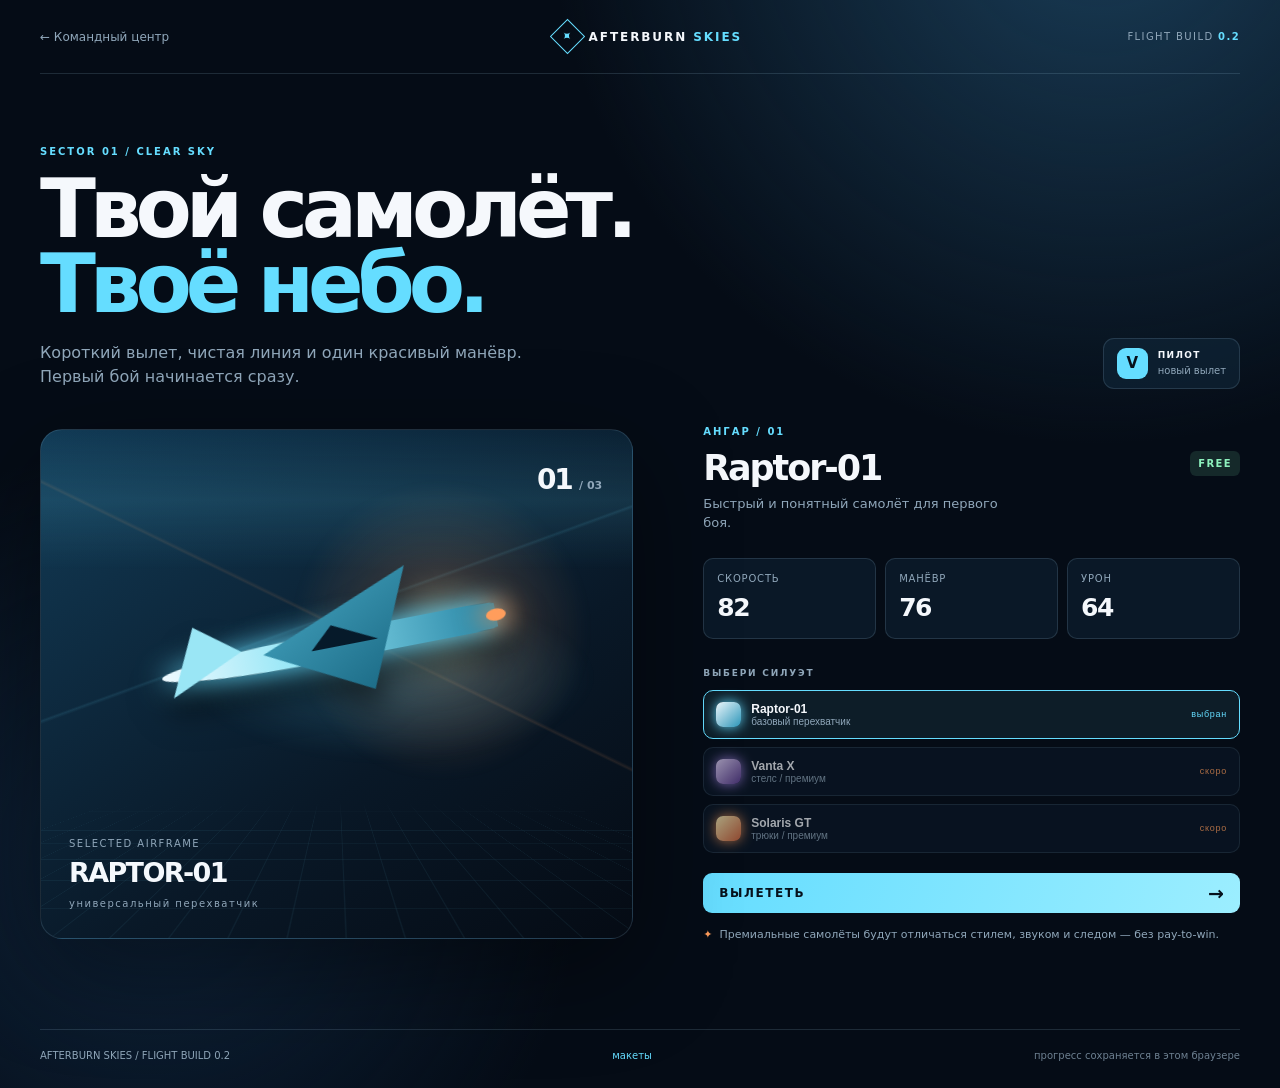
==== game/index.html @ ce4cde16 "Build first playable Afterburn flight prototype" ====
<!doctype html>
<html lang="ru">
<head>
  <meta charset="utf-8">
  <meta name="viewport" content="width=device-width, initial-scale=1, viewport-fit=cover">
  <meta name="theme-color" content="#07111f">
  <title>Afterburn Skies — первый вылет</title>
  <link rel="stylesheet" href="game.css">
</head>
<body>
  <div class="game-shell">
    <header class="game-topbar">
      <a class="back-link" href="../">← Командный центр</a>
      <div class="game-brand"><span class="brand-spark">✦</span><span>AFTERBURN <b>SKIES</b></span></div>
      <span class="build-label">FLIGHT BUILD <b>0.2</b></span>
    </header>

    <main>
      <section id="hangar-screen" class="game-screen active" aria-labelledby="hangar-title">
        <div class="screen-intro">
          <div>
            <p class="eyebrow">SECTOR 01 / CLEAR SKY</p>
            <h1 id="hangar-title">Твой самолёт.<br><em>Твоё небо.</em></h1>
            <p class="screen-lead">Короткий вылет, чистая линия и один красивый манёвр. Первый бой начинается сразу.</p>
          </div>
          <div class="pilot-chip"><span class="pilot-avatar">V</span><span><b>ПИЛОТ</b><small>новый вылет</small></span></div>
        </div>

        <div class="hangar-layout">
          <div class="hangar-stage" id="hangar-stage">
            <div class="stage-grid"></div><div class="stage-sun"></div><div class="stage-glow"></div>
            <div class="showcase-plane" id="showcase-plane"><i class="wing"></i><i class="tail"></i><i class="cockpit"></i><i class="engine"></i></div>
            <div class="stage-scan"></div>
            <div class="stage-caption"><span>SELECTED AIRFRAME</span><strong id="selected-plane-name">RAPTOR-01</strong><small id="selected-plane-role">универсальный перехватчик</small></div>
            <div class="stage-index">01 <span>/ 03</span></div>
          </div>

          <aside class="hangar-info">
            <div class="section-kicker">АНГАР / 01</div>
            <div class="plane-heading"><div><h2 id="plane-title">Raptor-01</h2><p id="plane-description">Быстрый и понятный самолёт для первого боя.</p></div><span class="free-tag">FREE</span></div>
            <div class="stat-grid"><div><span>скорость</span><b id="stat-speed">82</b></div><div><span>манёвр</span><b id="stat-maneuver">76</b></div><div><span>урон</span><b id="stat-damage">64</b></div></div>
            <div class="select-label">ВЫБЕРИ СИЛУЭТ</div>
            <div class="plane-picker" id="plane-picker">
              <button class="plane-choice active" type="button" data-plane="raptor"><span class="choice-swatch raptor"></span><span><b>Raptor-01</b><small>базовый перехватчик</small></span><em>выбран</em></button>
              <button class="plane-choice locked" type="button" data-plane="vanta"><span class="choice-swatch vanta"></span><span><b>Vanta X</b><small>стелс / премиум</small></span><em>скоро</em></button>
              <button class="plane-choice locked" type="button" data-plane="solaris"><span class="choice-swatch solaris"></span><span><b>Solaris GT</b><small>трюки / премиум</small></span><em>скоро</em></button>
            </div>
            <button id="fly-button" class="primary-button" type="button">ВЫЛЕТЕТЬ <span>→</span></button>
            <p class="fair-note"><i>✦</i> Премиальные самолёты будут отличаться стилем, звуком и следом — без pay-to-win.</p>
          </aside>
        </div>
      </section>

      <section id="briefing-screen" class="game-screen" aria-labelledby="briefing-title" hidden>
        <div class="briefing-wrap">
          <p class="eyebrow">MISSION BRIEF / 01</p>
          <h1 id="briefing-title">Чистое<br><em>небо ждёт.</em></h1>
          <p class="screen-lead">Перехвати пять целей, пройди два кольца и вернись на базу. Управление — одним пальцем.</p>
          <div class="briefing-card"><span class="mission-icon">◎</span><div><b>ПЕРЕХВАТ «ЛИНИЯ СВЕТА»</b><p>Удерживай <strong>ОГОНЬ</strong>, чтобы вести пулемёт. Нажми <strong>РАКЕТА</strong>, когда цель близко. Свайпни вверх или нажми <strong>ТРЮК</strong>.</p></div><span class="briefing-time">02–04<br><small>МИН</small></span></div>
          <div class="briefing-steps"><span><b>01</b> веди самолёт</span><span><b>02</b> сбивай цели</span><span><b>03</b> собери серию</span></div>
          <div class="briefing-actions"><button id="start-mission" class="primary-button" type="button">НАЧАТЬ ВЫЛЕТ <span>→</span></button><button id="back-hangar" class="text-button" type="button">← вернуться в ангар</button></div>
        </div>
      </section>

      <section id="flight-screen" class="game-screen flight-screen" hidden aria-label="Игровой вылет">
        <div class="flight-frame">
          <canvas id="flight-canvas" aria-label="Игровое поле: ведите самолёт пальцем"></canvas>
          <div class="flight-top-hud"><div class="hud-block"><span>MISSION 01</span><b>ЛИНИЯ СВЕТА</b></div><div class="hud-score"><small>ОЧКИ</small><strong id="score-value">000000</strong></div><button id="pause-button" class="pause-button" type="button" aria-label="Пауза">Ⅱ</button></div>
          <div class="mission-hud"><div class="target-counter"><span>ЦЕЛИ</span><b id="target-value">00 / 05</b></div><div class="energy-meter"><div class="meter-label"><span>ЭНЕРГИЯ</span><b id="energy-value">100</b></div><div class="meter"><i id="energy-bar"></i></div></div><div class="combo-meter"><div class="meter-label"><span>СЕРИЯ</span><b id="combo-value">x1</b></div><div class="meter"><i id="combo-bar"></i></div></div></div>
          <div id="flight-message" class="flight-message" aria-live="polite"><span>ВЕДИ САМОЛЁТ</span><small>двигай пальцем по небу</small></div>
          <div class="flight-controls"><button id="trick-button" class="control-button trick" type="button"><span>↻</span><small>ТРЮК</small></button><button id="fire-button" class="control-button fire" type="button"><span>●</span><small>ОГОНЬ</small></button><button id="missile-button" class="control-button missile" type="button"><span>◈</span><small>РАКЕТА <b id="missile-count">3</b></small></button></div>
          <div class="flight-hint">Держи <b>ОГОНЬ</b> · цель захватится сама</div>
          <div id="pause-overlay" class="pause-overlay" hidden><div class="pause-card"><p class="eyebrow">PAUSED</p><h2>Небо подождёт.</h2><button id="resume-button" class="primary-button" type="button">ПРОДОЛЖИТЬ <span>→</span></button><button id="quit-button" class="text-button" type="button">Выйти в ангар</button></div></div>
        </div>
      </section>

      <section id="result-screen" class="game-screen" hidden aria-labelledby="result-title">
        <div class="result-wrap"><p class="eyebrow">MISSION COMPLETE / 01</p><div class="result-top"><div><h1 id="result-title">Чистое<br><em>небо.</em></h1><p id="result-copy" class="screen-lead">Линия света пройдена. Хороший первый вылет.</p></div><div class="result-medal" id="result-medal">✦<small>A</small></div></div><div class="result-score"><span>ИТОГОВЫЙ СЧЁТ</span><strong id="result-score">000000</strong><small>ОЧКОВ</small></div><div class="result-stats"><div><span>сбито целей</span><b id="result-targets">05</b></div><div><span>трюки</span><b id="result-tricks">02</b></div><div><span>кольца</span><b id="result-rings">02</b></div><div><span>энергия</span><b id="result-energy">100%</b></div></div><div class="result-actions"><button id="retry-button" class="primary-button" type="button">ПОВТОРИТЬ ВЫЛЕТ <span>↻</span></button><button id="result-hangar" class="text-button" type="button">← в ангар</button></div></div>
      </section>
    </main>
    <footer class="game-footer"><span>AFTERBURN SKIES / FLIGHT BUILD 0.2</span><a href="../mockups/">макеты</a><span id="save-status">прогресс сохраняется в этом браузере</span></footer>
  </div>
  <div id="toast" class="toast" role="status" aria-live="polite"></div>
  <script src="game.js"></script>
</body>
</html>
---- game/game.css ----
:root{--bg:#050c16;--panel:#0d1b2c;--panel-2:#12283d;--text:#f5f8fc;--muted:#90a7ba;--line:rgba(164,205,229,.16);--cyan:#65ddff;--orange:#ff9d5c;--green:#8df0bd;--danger:#ff7f73;--purple:#b993ff;--shadow:0 30px 100px rgba(0,0,0,.42)}
*{box-sizing:border-box}html{background:var(--bg);scroll-behavior:smooth}body{margin:0;min-width:320px;background:radial-gradient(circle at 86% -10%,#1a3e59 0,transparent 34%),radial-gradient(circle at 12% 80%,#0e233a 0,transparent 30%),var(--bg);color:var(--text);font:15px/1.5 Inter,ui-sans-serif,system-ui,-apple-system,"Segoe UI",sans-serif}.game-shell{max-width:1260px;margin:auto;padding:0 30px}.game-topbar{height:74px;display:flex;align-items:center;gap:28px;border-bottom:1px solid var(--line);position:relative;z-index:4}.back-link{color:var(--muted);text-decoration:none;font-size:12px;transition:color .2s}.back-link:hover{color:var(--cyan)}.game-brand{display:flex;align-items:center;gap:9px;margin:auto;font-size:12px;letter-spacing:.16em;font-weight:800}.game-brand b{color:var(--cyan)}.brand-spark{display:grid;place-items:center;width:25px;height:25px;border:1px solid var(--cyan);color:var(--cyan);font-size:13px;transform:rotate(45deg)}.build-label{font-size:10px;letter-spacing:.14em;color:var(--muted);white-space:nowrap}.build-label b{color:var(--cyan);font-weight:700}.game-screen{padding:70px 0 86px;min-height:calc(100vh - 132px)}.game-screen[hidden]{display:none}.eyebrow,.section-kicker,.select-label{color:var(--cyan);font-size:10px;font-weight:800;letter-spacing:.2em;margin:0 0 12px}.screen-intro{display:flex;justify-content:space-between;align-items:end;gap:30px;margin-bottom:35px}.screen-intro h1,.briefing-wrap h1,.result-wrap h1{font-size:clamp(45px,7vw,82px);line-height:.92;letter-spacing:-.075em;margin:0 0 19px}.screen-intro h1 em,.briefing-wrap h1 em,.result-wrap h1 em{font-style:normal;color:var(--cyan)}.screen-lead{max-width:550px;color:var(--muted);font-size:16px;margin:0}.pilot-chip{display:flex;align-items:center;gap:10px;padding:9px 13px;border:1px solid var(--line);border-radius:11px;background:rgba(18,40,61,.55);white-space:nowrap}.pilot-avatar{display:grid;place-items:center;width:31px;height:31px;border-radius:9px;background:var(--cyan);color:#06101b;font-weight:900}.pilot-chip b,.pilot-chip small{display:block}.pilot-chip b{font-size:9px;letter-spacing:.15em}.pilot-chip small{color:var(--muted);font-size:10px;margin-top:1px}.hangar-layout{display:grid;grid-template-columns:minmax(0,1.05fr) minmax(370px,.95fr);gap:70px;align-items:center}.hangar-stage{height:510px;position:relative;overflow:hidden;border:1px solid var(--line);border-radius:22px;background:linear-gradient(145deg,#123b56 0,#091827 62%,#050b14 100%);box-shadow:var(--shadow)}.hangar-stage:before{content:"";position:absolute;inset:0;background:linear-gradient(160deg,transparent 40%,rgba(101,221,255,.1) 40.3%,transparent 40.7%),linear-gradient(26deg,transparent 57%,rgba(255,157,92,.11) 57.3%,transparent 57.7%)}.stage-grid{position:absolute;inset:40% -20% -35%;opacity:.38;background-image:linear-gradient(rgba(101,221,255,.16) 1px,transparent 1px),linear-gradient(90deg,rgba(101,221,255,.16) 1px,transparent 1px);background-size:42px 42px;transform:perspective(250px) rotateX(58deg);mask-image:linear-gradient(to bottom,transparent,#000 20%,#000)}.stage-sun{position:absolute;width:300px;height:300px;right:7%;top:10%;border-radius:50%;background:radial-gradient(circle,rgba(255,198,127,.42) 0,rgba(255,157,92,.16) 30%,transparent 70%);filter:blur(5px)}.stage-glow{position:absolute;width:440px;height:180px;left:22%;top:31%;border-radius:50%;background:radial-gradient(ellipse,rgba(101,221,255,.22),transparent 65%);filter:blur(6px)}.stage-scan{position:absolute;inset:0;pointer-events:none;background:linear-gradient(transparent,rgba(101,221,255,.12),transparent);height:140px;animation:scan 7s linear infinite}@keyframes scan{0%{transform:translateY(-160px)}100%{transform:translateY(580px)}}.showcase-plane{position:absolute;left:20%;top:40%;width:340px;height:28px;border-radius:100% 16% 16% 100%;background:linear-gradient(90deg,#effaff 0,#94e6f6 40%,#2583a3 100%);transform:rotate(-11deg);filter:drop-shadow(0 20px 14px rgba(0,0,0,.5));box-shadow:0 0 28px rgba(101,221,255,.62)}.showcase-plane .wing{position:absolute;left:104px;top:-52px;width:155px;height:116px;clip-path:polygon(0 53%,100% 0,67% 100%);background:linear-gradient(150deg,#46a6c2,#17647f)}.showcase-plane .tail{position:absolute;left:8px;top:-31px;width:75px;height:66px;clip-path:polygon(0 100%,100% 50%,42% 0);background:#9ae6f5}.showcase-plane .cockpit{position:absolute;left:152px;top:-7px;width:68px;height:22px;clip-path:polygon(0 100%,35% 0,100% 100%);background:#061a2a;box-shadow:0 0 12px rgba(101,221,255,.8)}.showcase-plane .engine{position:absolute;right:-10px;top:8px;width:20px;height:12px;border-radius:50%;background:var(--orange);box-shadow:0 0 24px 8px rgba(255,157,92,.55)}.stage-caption{position:absolute;left:28px;bottom:27px}.stage-caption span,.stage-caption small{display:block;color:var(--muted);font-size:10px;letter-spacing:.15em}.stage-caption strong{display:block;font-size:27px;letter-spacing:-.06em;margin:2px 0}.stage-index{position:absolute;right:30px;top:29px;font-size:28px;font-weight:800;letter-spacing:-.08em}.stage-index span{font-size:11px;color:var(--muted);letter-spacing:0}.hangar-info{min-width:0}.plane-heading{display:flex;justify-content:space-between;gap:15px;align-items:start;margin-bottom:25px}.plane-heading h2{font-size:35px;letter-spacing:-.06em;line-height:1;margin:0 0 8px}.plane-heading p{color:var(--muted);font-size:13px;margin:0;max-width:300px}.free-tag{padding:5px 8px;border-radius:6px;background:rgba(141,240,189,.12);color:var(--green);font-size:10px;font-weight:800;letter-spacing:.14em}.stat-grid{display:grid;grid-template-columns:repeat(3,1fr);gap:9px;margin-bottom:28px}.stat-grid div{padding:12px 13px;border:1px solid var(--line);border-radius:10px;background:rgba(18,40,61,.45)}.stat-grid span{display:block;color:var(--muted);font-size:10px;text-transform:uppercase;letter-spacing:.08em}.stat-grid b{display:block;font-size:25px;letter-spacing:-.06em;margin-top:3px}.select-label{color:var(--muted);font-size:9px;margin-bottom:9px}.plane-picker{display:grid;gap:8px;margin-bottom:20px}.plane-choice{display:grid;grid-template-columns:25px 1fr auto;align-items:center;gap:10px;width:100%;padding:11px 12px;border:1px solid var(--line);border-radius:10px;background:rgba(13,27,44,.72);color:var(--text);text-align:left;cursor:pointer;transition:border-color .2s,transform .2s,background .2s}.plane-choice:hover:not(.locked),.plane-choice.active{border-color:var(--cyan);background:rgba(101,221,255,.08)}.plane-choice:hover:not(.locked){transform:translateX(3px)}.plane-choice b,.plane-choice small{display:block}.plane-choice b{font-size:12px}.plane-choice small{color:var(--muted);font-size:10px}.plane-choice em{font-style:normal;color:var(--cyan);font-size:9px;letter-spacing:.08em}.plane-choice.locked{opacity:.66;cursor:pointer}.plane-choice.locked em{color:var(--orange)}.choice-swatch{width:25px;height:25px;border-radius:7px;display:block;box-shadow:0 0 13px currentColor}.choice-swatch.raptor{background:linear-gradient(135deg,#effaff,#2c96b9);color:var(--cyan)}.choice-swatch.vanta{background:linear-gradient(135deg,#e8d8ff,#5f3e94);color:var(--purple)}.choice-swatch.solaris{background:linear-gradient(135deg,#fff0b4,#d7683e);color:var(--orange)}.primary-button{display:flex;align-items:center;justify-content:space-between;gap:20px;width:100%;padding:14px 16px;border:0;border-radius:9px;background:var(--cyan);color:#06111c;font:800 12px/1 Inter,system-ui,sans-serif;letter-spacing:.13em;cursor:pointer;transition:transform .2s,box-shadow .2s;background:linear-gradient(110deg,var(--cyan),#9ceeff)}.primary-button span{font-size:19px;line-height:10px;letter-spacing:0}.primary-button:hover{transform:translateY(-2px);box-shadow:0 12px 25px -12px var(--cyan)}.fair-note{display:flex;gap:7px;align-items:start;color:var(--muted);font-size:11px;margin:14px 0 0}.fair-note i{font-style:normal;color:var(--orange)}.briefing-wrap,.result-wrap{max-width:770px;margin:0 auto;padding-top:35px}.briefing-card{display:grid;grid-template-columns:auto 1fr auto;gap:16px;align-items:start;margin-top:35px;padding:20px;border:1px solid var(--line);border-radius:15px;background:linear-gradient(135deg,rgba(18,51,76,.85),rgba(13,27,44,.68));box-shadow:var(--shadow)}.mission-icon{display:grid;place-items:center;width:45px;height:45px;border:1px solid var(--cyan);border-radius:12px;color:var(--cyan);font-size:25px}.briefing-card b{font-size:12px;letter-spacing:.1em}.briefing-card p{color:var(--muted);font-size:13px;margin:7px 0 0}.briefing-card strong{color:var(--text)}.briefing-time{font-size:22px;font-weight:800;line-height:.9;color:var(--orange);text-align:right}.briefing-time small{font-size:8px;letter-spacing:.14em;color:var(--muted)}.briefing-steps{display:flex;gap:14px;flex-wrap:wrap;margin:23px 0 34px}.briefing-steps span{color:var(--muted);font-size:12px}.briefing-steps b{color:var(--cyan);margin-right:5px}.briefing-actions{display:grid;gap:12px;max-width:320px}.text-button{border:0;background:transparent;color:var(--muted);font:12px Inter,system-ui,sans-serif;cursor:pointer;text-align:left;padding:5px 0}.text-button:hover{color:var(--text)}.flight-screen{padding:0;margin:0 -30px;min-height:calc(100vh - 132px)}.flight-frame{height:calc(100vh - 132px);min-height:620px;position:relative;overflow:hidden;background:#122f42}.flight-frame canvas{display:block;width:100%;height:100%;touch-action:none}.flight-top-hud{position:absolute;top:24px;left:28px;right:28px;display:grid;grid-template-columns:1fr auto 1fr;align-items:start;pointer-events:none}.hud-block span,.hud-score small{display:block;color:rgba(255,255,255,.68);font-size:9px;letter-spacing:.17em}.hud-block b{display:block;font-size:13px;margin-top:3px}.hud-score{text-align:center}.hud-score strong{display:block;font-size:27px;letter-spacing:-.07em;text-shadow:0 3px 15px rgba(0,0,0,.35)}.pause-button{justify-self:end;pointer-events:auto;width:37px;height:37px;border:1px solid rgba(255,255,255,.5);border-radius:50%;background:rgba(4,12,22,.25);color:#fff;font-size:12px;cursor:pointer}.mission-hud{position:absolute;left:28px;right:28px;top:90px;display:flex;gap:22px;align-items:end;max-width:470px}.target-counter span,.meter-label span{display:block;color:rgba(255,255,255,.68);font-size:8px;letter-spacing:.16em}.target-counter b{display:block;font-size:21px;line-height:1.1}.energy-meter,.combo-meter{width:130px}.meter-label{display:flex;justify-content:space-between;gap:6px}.meter-label b{font-size:10px}.meter{height:5px;border-radius:8px;background:rgba(255,255,255,.24);margin-top:6px;overflow:hidden}.meter i{display:block;height:100%;width:100%;border-radius:inherit;background:var(--green);transition:width .25s}.combo-meter .meter i{background:var(--orange);width:0}.flight-message{position:absolute;left:50%;top:40%;transform:translate(-50%,-50%);text-align:center;text-shadow:0 4px 20px rgba(0,0,0,.35);pointer-events:none;transition:opacity .3s}.flight-message.hidden{opacity:0}.flight-message span{display:block;font-size:17px;font-weight:800;letter-spacing:.18em}.flight-message small{display:block;color:rgba(255,255,255,.78);font-size:11px;margin-top:7px}.flight-controls{position:absolute;left:28px;right:28px;bottom:38px;display:flex;justify-content:space-between;align-items:end;pointer-events:none}.control-button{pointer-events:auto;width:68px;height:68px;border:1px solid rgba(255,255,255,.65);border-radius:50%;background:rgba(5,15,26,.33);color:#fff;cursor:pointer;touch-action:none;box-shadow:0 12px 35px rgba(0,0,0,.22);transition:transform .15s,background .15s}.control-button:active,.control-button.active{transform:scale(.94);background:rgba(101,221,255,.24)}.control-button span{display:block;font-size:23px;line-height:23px}.control-button small{display:block;font-size:8px;letter-spacing:.12em;margin-top:3px}.control-button.fire{width:88px;height:88px;background:rgba(255,123,101,.82);border:0;color:#1a0b09;box-shadow:0 0 35px rgba(255,123,101,.28)}.control-button.fire span{font-size:27px}.control-button.missile span{color:var(--cyan)}.control-button.missile small b{color:var(--orange);margin-left:3px}.flight-hint{position:absolute;left:50%;bottom:17px;transform:translateX(-50%);color:rgba(255,255,255,.62);font-size:10px;pointer-events:none}.flight-hint b{color:#fff}.pause-overlay{position:absolute;inset:0;display:grid;place-items:center;background:rgba(2,8,16,.68);backdrop-filter:blur(8px)}.pause-overlay[hidden]{display:none}.pause-card{width:min(360px,calc(100% - 40px));padding:28px;border:1px solid var(--line);border-radius:17px;background:rgba(10,26,43,.94);box-shadow:var(--shadow)}.pause-card h2{font-size:31px;letter-spacing:-.07em;margin:0 0 24px}.result-top{display:flex;justify-content:space-between;gap:30px;align-items:start}.result-medal{display:grid;place-items:center;width:108px;height:108px;border:1px solid var(--orange);border-radius:50%;color:var(--orange);font-size:49px;box-shadow:0 0 45px rgba(255,157,92,.2);flex:0 0 auto}.result-medal small{display:block;font-size:12px;letter-spacing:.2em}.result-score{margin:42px 0 28px;padding:19px 0;border-top:1px solid var(--line);border-bottom:1px solid var(--line)}.result-score span,.result-score small{display:block;color:var(--muted);font-size:10px;letter-spacing:.16em}.result-score strong{display:block;font-size:62px;line-height:1;letter-spacing:-.08em;margin:4px 0}.result-stats{display:grid;grid-template-columns:repeat(4,1fr);gap:10px}.result-stats div{padding:13px;border:1px solid var(--line);border-radius:10px;background:rgba(18,40,61,.38)}.result-stats span{display:block;color:var(--muted);font-size:10px}.result-stats b{display:block;font-size:24px;letter-spacing:-.06em;margin-top:4px}.result-actions{max-width:320px;display:grid;gap:11px;margin-top:34px}.toast{position:fixed;z-index:20;left:50%;bottom:25px;transform:translate(-50%,20px);opacity:0;pointer-events:none;padding:10px 14px;border:1px solid rgba(101,221,255,.45);border-radius:9px;background:rgba(6,17,30,.95);color:var(--text);font-size:12px;box-shadow:var(--shadow);transition:opacity .25s,transform .25s}.toast.show{opacity:1;transform:translate(-50%,0)}.game-footer{display:flex;justify-content:space-between;gap:18px;border-top:1px solid var(--line);padding:18px 0 25px;color:var(--muted);font-size:10px}.game-footer a{color:var(--cyan);text-decoration:none}.game-footer span:last-child{color:rgba(144,167,186,.75)}
@media(max-width:900px){.game-shell{padding:0 20px}.hangar-layout{grid-template-columns:1fr;gap:38px}.hangar-stage{height:430px}.hangar-info{max-width:620px;margin:auto;width:100%}.flight-screen{margin:0 -20px}.game-topbar{gap:16px}.game-brand{margin:auto}.screen-intro{align-items:start;flex-direction:column}.pilot-chip{align-self:flex-start}}
@media(max-width:600px){.game-topbar{height:62px}.back-link{font-size:0}.back-link:before{content:'←';font-size:18px;color:var(--muted)}.game-brand{font-size:10px}.build-label{font-size:8px}.game-screen{padding:46px 0 60px}.screen-intro h1,.briefing-wrap h1,.result-wrap h1{font-size:51px}.screen-lead{font-size:14px}.hangar-stage{height:360px;border-radius:16px}.showcase-plane{left:13%;top:39%;transform:scale(.77) rotate(-11deg)}.stage-caption{left:18px;bottom:20px}.stage-index{right:19px;top:20px;font-size:22px}.plane-heading h2{font-size:30px}.briefing-card{grid-template-columns:auto 1fr}.briefing-time{grid-column:2;text-align:left}.flight-frame{height:calc(100vh - 62px);min-height:620px}.flight-top-hud{top:17px;left:17px;right:17px}.mission-hud{left:17px;right:17px;top:78px;gap:14px}.energy-meter,.combo-meter{width:102px}.flight-controls{left:17px;right:17px;bottom:36px}.control-button{width:60px;height:60px}.control-button.fire{width:78px;height:78px}.flight-hint{bottom:16px;font-size:9px}.result-top{gap:14px}.result-medal{width:78px;height:78px;font-size:34px}.result-score strong{font-size:52px}.result-stats{grid-template-columns:repeat(2,1fr)}.game-footer{display:block}.game-footer span,.game-footer a{display:block;margin-top:6px}}
@media(prefers-reduced-motion:reduce){*,*:before,*:after{animation:none!important;transition:none!important}}
html,body{overflow-x:hidden}
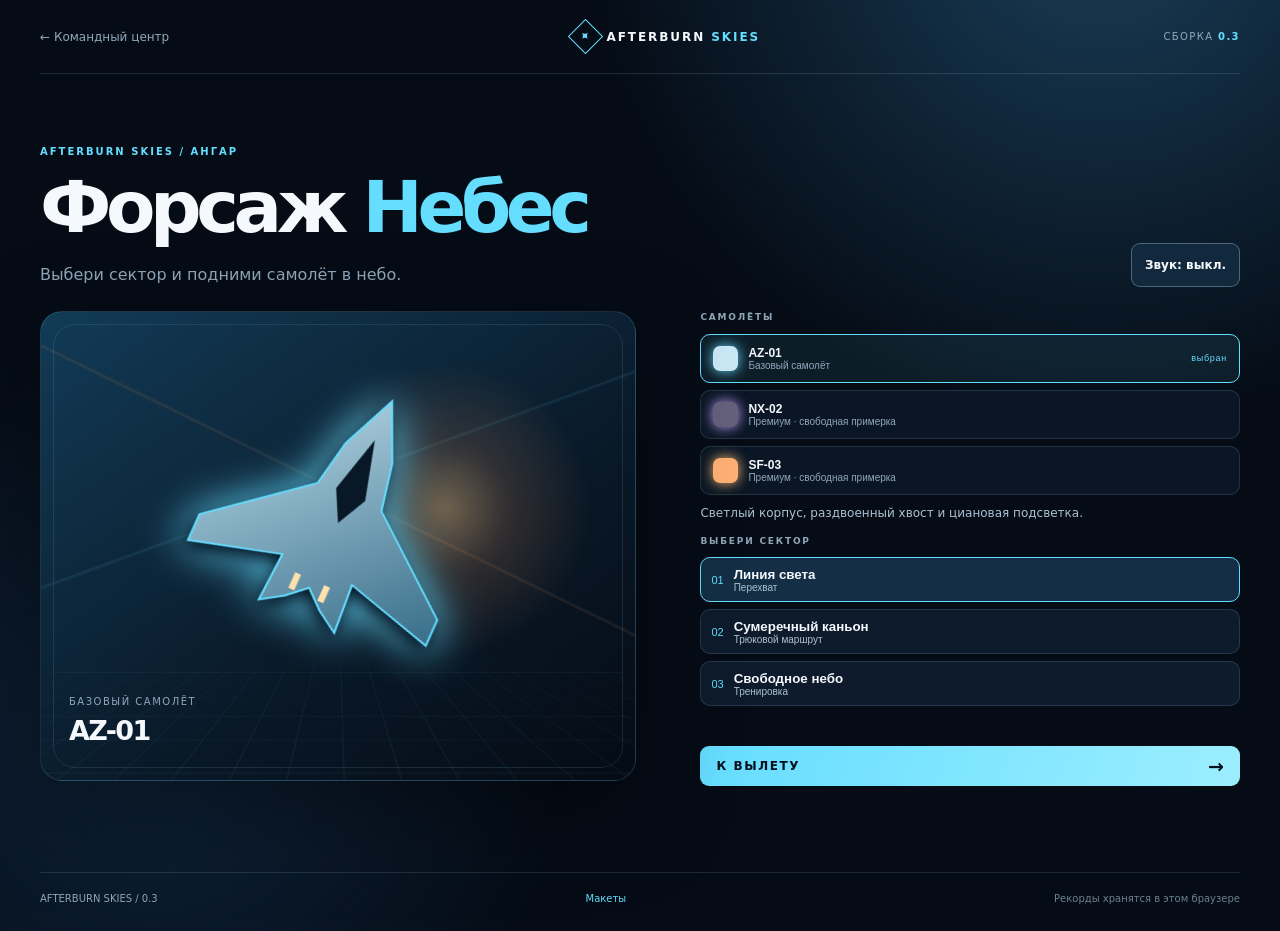
==== commit fad2cd90: "Add flight sectors, pickups and original airframes" ====
--- a/game/index.html
+++ b/game/index.html
@@ -4,83 +4,102 @@
   <meta charset="utf-8">
   <meta name="viewport" content="width=device-width, initial-scale=1, viewport-fit=cover">
   <meta name="theme-color" content="#07111f">
-  <title>Afterburn Skies — первый вылет</title>
-  <link rel="stylesheet" href="game.css">
+  <title>Afterburn Skies — Форсаж Небес</title>
+  <link rel="stylesheet" href="game.css?v=030">
+  <link rel="stylesheet" href="sectors.css?v=030">
 </head>
 <body>
   <div class="game-shell">
     <header class="game-topbar">
-      <a class="back-link" href="../">← Командный центр</a>
-      <div class="game-brand"><span class="brand-spark">✦</span><span>AFTERBURN <b>SKIES</b></span></div>
-      <span class="build-label">FLIGHT BUILD <b>0.2</b></span>
+      <a class="back-link" href="../" aria-label="Командный центр">← <span>Командный центр</span></a>
+      <div class="game-brand"><span class="brand-spark" aria-hidden="true">✦</span><span>AFTERBURN <b>SKIES</b></span></div>
+      <span class="build-label">СБОРКА <b>0.3</b></span>
     </header>
-
     <main>
       <section id="hangar-screen" class="game-screen active" aria-labelledby="hangar-title">
         <div class="screen-intro">
-          <div>
-            <p class="eyebrow">SECTOR 01 / CLEAR SKY</p>
-            <h1 id="hangar-title">Твой самолёт.<br><em>Твоё небо.</em></h1>
-            <p class="screen-lead">Короткий вылет, чистая линия и один красивый манёвр. Первый бой начинается сразу.</p>
-          </div>
-          <div class="pilot-chip"><span class="pilot-avatar">V</span><span><b>ПИЛОТ</b><small>новый вылет</small></span></div>
+          <div><p class="eyebrow">AFTERBURN SKIES / АНГАР</p>
+          <h1 id="hangar-title">Форсаж <em>Небес</em></h1>
+          <p class="screen-lead">Выбери сектор и подними самолёт в небо.</p></div>
+          <button id="sound-button" class="quiet-button" type="button" aria-pressed="false">Звук: выкл.</button>
         </div>
-
         <div class="hangar-layout">
           <div class="hangar-stage" id="hangar-stage">
-            <div class="stage-grid"></div><div class="stage-sun"></div><div class="stage-glow"></div>
-            <div class="showcase-plane" id="showcase-plane"><i class="wing"></i><i class="tail"></i><i class="cockpit"></i><i class="engine"></i></div>
-            <div class="stage-scan"></div>
-            <div class="stage-caption"><span>SELECTED AIRFRAME</span><strong id="selected-plane-name">RAPTOR-01</strong><small id="selected-plane-role">универсальный перехватчик</small></div>
-            <div class="stage-index">01 <span>/ 03</span></div>
+            <div class="stage-grid"></div><div class="stage-sun"></div>
+            <svg class="airframe-art" id="airframe-art" viewBox="-60 -56 120 112" aria-hidden="true">
+              <defs><linearGradient id="hull-light" x1="0" y1="0" x2="1" y2="1"><stop id="hull-bright"/><stop id="hull-dark" offset="100%"/></linearGradient></defs>
+              <polygon id="hull-outline" fill="url(#hull-light)" stroke-width=".65"/>
+              <path d="M0 -32 L5 -11 L0 0 L-5 -11Z" fill="#081827"/>
+              <path d="M-5 22L-5 28M5 22L5 28" stroke="#ffe1ae" stroke-width="2"/>
+            </svg>
+            <div class="stage-caption"><span id="stage-role">БАЗОВЫЙ САМОЛЁТ</span><strong id="stage-name">AZ-01</strong></div>
           </div>
-
-          <aside class="hangar-info">
-            <div class="section-kicker">АНГАР / 01</div>
-            <div class="plane-heading"><div><h2 id="plane-title">Raptor-01</h2><p id="plane-description">Быстрый и понятный самолёт для первого боя.</p></div><span class="free-tag">FREE</span></div>
-            <div class="stat-grid"><div><span>скорость</span><b id="stat-speed">82</b></div><div><span>манёвр</span><b id="stat-maneuver">76</b></div><div><span>урон</span><b id="stat-damage">64</b></div></div>
-            <div class="select-label">ВЫБЕРИ СИЛУЭТ</div>
-            <div class="plane-picker" id="plane-picker">
-              <button class="plane-choice active" type="button" data-plane="raptor"><span class="choice-swatch raptor"></span><span><b>Raptor-01</b><small>базовый перехватчик</small></span><em>выбран</em></button>
-              <button class="plane-choice locked" type="button" data-plane="vanta"><span class="choice-swatch vanta"></span><span><b>Vanta X</b><small>стелс / премиум</small></span><em>скоро</em></button>
-              <button class="plane-choice locked" type="button" data-plane="solaris"><span class="choice-swatch solaris"></span><span><b>Solaris GT</b><small>трюки / премиум</small></span><em>скоро</em></button>
-            </div>
-            <button id="fly-button" class="primary-button" type="button">ВЫЛЕТЕТЬ <span>→</span></button>
-            <p class="fair-note"><i>✦</i> Премиальные самолёты будут отличаться стилем, звуком и следом — без pay-to-win.</p>
-          </aside>
+          <div class="hangar-info">
+            <p class="select-label" id="planes-label">САМОЛЁТЫ</p>
+            <div class="plane-picker" id="plane-picker" role="group" aria-labelledby="planes-label"></div>
+            <p id="plane-description" class="selection-copy"></p>
+            <p class="select-label" id="sectors-label">ВЫБЕРИ СЕКТОР</p>
+            <div class="sector-picker" id="sector-picker" role="group" aria-labelledby="sectors-label"></div>
+            <p id="selection-hint" class="selection-copy" role="status"></p>
+            <button id="fly-button" class="primary-button" type="button">К ВЫЛЕТУ <span aria-hidden="true">→</span></button>
+          </div>
         </div>
       </section>
-
       <section id="briefing-screen" class="game-screen" aria-labelledby="briefing-title" hidden>
         <div class="briefing-wrap">
-          <p class="eyebrow">MISSION BRIEF / 01</p>
-          <h1 id="briefing-title">Чистое<br><em>небо ждёт.</em></h1>
-          <p class="screen-lead">Перехвати пять целей, пройди два кольца и вернись на базу. Управление — одним пальцем.</p>
-          <div class="briefing-card"><span class="mission-icon">◎</span><div><b>ПЕРЕХВАТ «ЛИНИЯ СВЕТА»</b><p>Удерживай <strong>ОГОНЬ</strong>, чтобы вести пулемёт. Нажми <strong>РАКЕТА</strong>, когда цель близко. Свайпни вверх или нажми <strong>ТРЮК</strong>.</p></div><span class="briefing-time">02–04<br><small>МИН</small></span></div>
-          <div class="briefing-steps"><span><b>01</b> веди самолёт</span><span><b>02</b> сбивай цели</span><span><b>03</b> собери серию</span></div>
-          <div class="briefing-actions"><button id="start-mission" class="primary-button" type="button">НАЧАТЬ ВЫЛЕТ <span>→</span></button><button id="back-hangar" class="text-button" type="button">← вернуться в ангар</button></div>
+          <p class="eyebrow" id="briefing-label"></p>
+          <h1 id="briefing-title" tabindex="-1"></h1>
+          <p id="briefing-description" class="screen-lead"></p>
+          <div class="briefing-card"><span class="mission-icon" aria-hidden="true">◎</span><div><b id="briefing-plane"></b><p id="briefing-controls"></p></div><span id="briefing-time" class="briefing-time"></span></div>
+          <div class="briefing-steps" id="briefing-bonuses">✚ Ремонт восстанавливает энергию · ✦ Заряд продлевает серию</div>
+          <div class="briefing-actions"><button id="start-mission" class="primary-button" type="button">НАЧАТЬ ВЫЛЕТ <span aria-hidden="true">→</span></button><button id="back-hangar" class="text-button" type="button">← В ангар</button></div>
         </div>
       </section>
-
       <section id="flight-screen" class="game-screen flight-screen" hidden aria-label="Игровой вылет">
         <div class="flight-frame">
-          <canvas id="flight-canvas" aria-label="Игровое поле: ведите самолёт пальцем"></canvas>
-          <div class="flight-top-hud"><div class="hud-block"><span>MISSION 01</span><b>ЛИНИЯ СВЕТА</b></div><div class="hud-score"><small>ОЧКИ</small><strong id="score-value">000000</strong></div><button id="pause-button" class="pause-button" type="button" aria-label="Пауза">Ⅱ</button></div>
-          <div class="mission-hud"><div class="target-counter"><span>ЦЕЛИ</span><b id="target-value">00 / 05</b></div><div class="energy-meter"><div class="meter-label"><span>ЭНЕРГИЯ</span><b id="energy-value">100</b></div><div class="meter"><i id="energy-bar"></i></div></div><div class="combo-meter"><div class="meter-label"><span>СЕРИЯ</span><b id="combo-value">x1</b></div><div class="meter"><i id="combo-bar"></i></div></div></div>
-          <div id="flight-message" class="flight-message" aria-live="polite"><span>ВЕДИ САМОЛЁТ</span><small>двигай пальцем по небу</small></div>
-          <div class="flight-controls"><button id="trick-button" class="control-button trick" type="button"><span>↻</span><small>ТРЮК</small></button><button id="fire-button" class="control-button fire" type="button"><span>●</span><small>ОГОНЬ</small></button><button id="missile-button" class="control-button missile" type="button"><span>◈</span><small>РАКЕТА <b id="missile-count">3</b></small></button></div>
-          <div class="flight-hint">Держи <b>ОГОНЬ</b> · цель захватится сама</div>
-          <div id="pause-overlay" class="pause-overlay" hidden><div class="pause-card"><p class="eyebrow">PAUSED</p><h2>Небо подождёт.</h2><button id="resume-button" class="primary-button" type="button">ПРОДОЛЖИТЬ <span>→</span></button><button id="quit-button" class="text-button" type="button">Выйти в ангар</button></div></div>
+          <canvas id="flight-canvas" tabindex="-1" aria-label="Игровое поле: веди самолёт пальцем или стрелками"></canvas>
+          <div class="flight-top-hud">
+            <div class="hud-block"><span id="flight-sector"></span><b id="flight-title"></b></div>
+            <div class="hud-score"><small>ОЧКИ</small><strong id="score-value">0</strong></div>
+            <button id="pause-button" class="pause-button" type="button" aria-label="Пауза">Ⅱ</button>
+          </div>
+          <div class="mission-hud">
+            <div class="hud-cell" id="target-hud"><span>ЦЕЛИ</span><b id="target-value"></b></div>
+            <div class="hud-cell"><span>КОЛЬЦА</span><b id="ring-value"></b></div>
+            <div class="hud-cell" id="time-hud"><span>ВРЕМЯ</span><b id="time-value"></b></div>
+            <div class="hud-cell" id="energy-hud"><span>ЭНЕРГИЯ</span><b id="energy-value"></b></div>
+            <div class="hud-cell"><span>СЕРИЯ</span><b id="combo-value"></b></div>
+          </div>
+          <div id="flight-message" class="flight-message hidden" role="status"><span></span><small></small></div>
+          <div class="flight-controls">
+            <button id="trick-button" class="control-button trick" type="button"><span aria-hidden="true">↻</span><small>ТРЮК</small></button>
+            <button id="fire-button" class="control-button fire" type="button"><span aria-hidden="true">●</span><small>ОГОНЬ</small></button>
+            <button id="missile-button" class="control-button missile" type="button"><span aria-hidden="true">◈</span><small>РАКЕТА <b id="missile-count">3</b></small></button>
+            <button id="end-free" class="quiet-button" type="button" hidden>В АНГАР</button>
+          </div>
+          <div id="pause-overlay" class="pause-overlay" hidden><div class="pause-card"><p class="eyebrow">ПАУЗА</p><h2>Небо подождёт</h2><button id="resume-button" class="primary-button" type="button">ПРОДОЛЖИТЬ <span aria-hidden="true">→</span></button><button id="quit-button" class="text-button" type="button">В ангар</button></div></div>
         </div>
       </section>
-
-      <section id="result-screen" class="game-screen" hidden aria-labelledby="result-title">
-        <div class="result-wrap"><p class="eyebrow">MISSION COMPLETE / 01</p><div class="result-top"><div><h1 id="result-title">Чистое<br><em>небо.</em></h1><p id="result-copy" class="screen-lead">Линия света пройдена. Хороший первый вылет.</p></div><div class="result-medal" id="result-medal">✦<small>A</small></div></div><div class="result-score"><span>ИТОГОВЫЙ СЧЁТ</span><strong id="result-score">000000</strong><small>ОЧКОВ</small></div><div class="result-stats"><div><span>сбито целей</span><b id="result-targets">05</b></div><div><span>трюки</span><b id="result-tricks">02</b></div><div><span>кольца</span><b id="result-rings">02</b></div><div><span>энергия</span><b id="result-energy">100%</b></div></div><div class="result-actions"><button id="retry-button" class="primary-button" type="button">ПОВТОРИТЬ ВЫЛЕТ <span>↻</span></button><button id="result-hangar" class="text-button" type="button">← в ангар</button></div></div>
+      <section id="result-screen" class="game-screen result-screen" hidden aria-labelledby="result-title">
+        <div class="result-wrap">
+          <p class="eyebrow" id="result-sector"></p>
+          <h1 id="result-title" tabindex="-1"></h1>
+          <p id="result-copy" class="screen-lead"></p>
+          <div class="result-score"><span>ИТОГОВЫЙ СЧЁТ</span><strong id="result-score"></strong><small id="result-record"></small></div>
+          <div class="result-stats">
+            <div id="result-target-row"><span>Цели</span><b id="result-targets"></b></div>
+            <div><span>Кольца</span><b id="result-rings"></b></div>
+            <div><span>Трюки</span><b id="result-tricks"></b></div>
+            <div><span>Бонусы</span><b id="result-bonuses"></b></div>
+          </div>
+          <div class="result-actions"><button id="retry-button" class="primary-button" type="button">ПОВТОРИТЬ <span aria-hidden="true">↻</span></button><button id="result-hangar" class="text-button" type="button">← В ангар</button></div>
+        </div>
       </section>
     </main>
-    <footer class="game-footer"><span>AFTERBURN SKIES / FLIGHT BUILD 0.2</span><a href="../mockups/">макеты</a><span id="save-status">прогресс сохраняется в этом браузере</span></footer>
+    <footer class="game-footer"><span>AFTERBURN SKIES / 0.3</span><a href="../mockups/">Макеты</a><span id="save-status">Рекорды хранятся в этом браузере</span></footer>
   </div>
-  <div id="toast" class="toast" role="status" aria-live="polite"></div>
-  <script src="game.js"></script>
+  <script src="content.js?v=030"></script>
+  <script src="scene.js?v=030"></script>
+  <script src="game.js?v=030"></script>
 </body>
 </html>
--- a/game/game.css
+++ b/game/game.css
@@ -4,3 +4,4 @@
 @media(max-width:600px){.game-topbar{height:62px}.back-link{font-size:0}.back-link:before{content:'←';font-size:18px;color:var(--muted)}.game-brand{font-size:10px}.build-label{font-size:8px}.game-screen{padding:46px 0 60px}.screen-intro h1,.briefing-wrap h1,.result-wrap h1{font-size:51px}.screen-lead{font-size:14px}.hangar-stage{height:360px;border-radius:16px}.showcase-plane{left:13%;top:39%;transform:scale(.77) rotate(-11deg)}.stage-caption{left:18px;bottom:20px}.stage-index{right:19px;top:20px;font-size:22px}.plane-heading h2{font-size:30px}.briefing-card{grid-template-columns:auto 1fr}.briefing-time{grid-column:2;text-align:left}.flight-frame{height:calc(100vh - 62px);min-height:620px}.flight-top-hud{top:17px;left:17px;right:17px}.mission-hud{left:17px;right:17px;top:78px;gap:14px}.energy-meter,.combo-meter{width:102px}.flight-controls{left:17px;right:17px;bottom:36px}.control-button{width:60px;height:60px}.control-button.fire{width:78px;height:78px}.flight-hint{bottom:16px;font-size:9px}.result-top{gap:14px}.result-medal{width:78px;height:78px;font-size:34px}.result-score strong{font-size:52px}.result-stats{grid-template-columns:repeat(2,1fr)}.game-footer{display:block}.game-footer span,.game-footer a{display:block;margin-top:6px}}
 @media(prefers-reduced-motion:reduce){*,*:before,*:after{animation:none!important;transition:none!important}}
 html,body{overflow-x:hidden}
+.flight-top-hud,.mission-hud{filter:drop-shadow(0 5px 16px rgba(0,0,0,.18))}.hud-block,.hud-score{padding:9px 12px;border:1px solid rgba(255,255,255,.16);border-radius:11px;background:rgba(4,14,25,.2);backdrop-filter:blur(8px)}.hud-score{padding-inline:18px}.mission-hud>div{padding:9px 11px;border:1px solid rgba(255,255,255,.14);border-radius:10px;background:rgba(4,14,25,.18);backdrop-filter:blur(8px)}.flight-message{padding:11px 18px;border:1px solid rgba(255,255,255,.28);border-radius:999px;background:rgba(5,17,28,.28);backdrop-filter:blur(8px)}.flight-message span{font-size:14px}.flight-message small{margin-top:2px}.control-button{background:radial-gradient(circle at 36% 28%,rgba(255,255,255,.17),rgba(5,15,26,.36) 60%)}.control-button.fire{background:radial-gradient(circle at 36% 26%,#ffcf9b,#ff806c 58%,#b44f55);color:#210d0a}.result-screen{background:radial-gradient(circle at 78% 12%,rgba(255,157,92,.18),transparent 27%),radial-gradient(circle at 16% 80%,rgba(101,221,255,.12),transparent 32%),linear-gradient(145deg,#132b43,#050b14 72%)}.result-wrap{position:relative}.result-wrap:before{content:"";position:absolute;right:3%;top:4%;width:210px;height:210px;border:1px solid rgba(255,157,92,.25);border-radius:50%;box-shadow:0 0 0 16px rgba(255,157,92,.035),0 0 0 34px rgba(255,157,92,.025);pointer-events:none}.result-medal{position:relative;background:radial-gradient(circle,rgba(255,157,92,.12),transparent 68%);animation:medal-pulse 3s ease-in-out infinite}@keyframes medal-pulse{50%{box-shadow:0 0 55px rgba(255,157,92,.34);transform:translateY(-3px)}}.result-score strong{color:var(--text);text-shadow:0 0 30px rgba(101,221,255,.22)}.result-stats div{transition:border-color .2s,transform .2s}.result-stats div:hover{border-color:rgba(101,221,255,.45);transform:translateY(-2px)}@media(max-width:600px){.result-wrap:before{right:-12%;top:1%;width:150px;height:150px;opacity:.65}.result-top{position:relative;z-index:1}.result-top>div:first-child{padding-right:88px}.result-top h1{font-size:40px;max-width:220px}.result-medal{position:absolute;right:0;top:0;margin-top:0}.flight-message{padding:9px 14px}.flight-message span{font-size:11px}.flight-message small{font-size:9px}}
--- a/game/sectors.css
+++ b/game/sectors.css
@@ -0,0 +1,42 @@
+body{min-width:0}
+[hidden]{display:none!important}
+button:focus-visible,a:focus-visible{outline:2px solid var(--cyan);outline-offset:4px}
+.screen-intro h1,.briefing-wrap h1,.result-wrap h1{font-size:clamp(37px,7vw,72px);line-height:1.02;overflow-wrap:anywhere}
+.screen-intro{margin-bottom:24px}
+.hangar-layout{gap:clamp(22px,5vw,65px);align-items:start}
+.hangar-stage{height:clamp(260px,44vw,470px);isolation:isolate}
+.hangar-stage:after{content:"";position:absolute;inset:12px;border:1px solid rgba(145,213,245,.13);border-radius:inherit;pointer-events:none}
+.airframe-art{position:absolute;left:50%;top:45%;width:min(76%,340px);transform:translate(-50%,-50%) rotate(24deg) scaleX(1.12);filter:drop-shadow(0 8px 8px #041322) drop-shadow(0 0 20px var(--airframe-glow,#65ddff))}
+.plane-picker,.sector-picker{display:grid;gap:7px;margin-bottom:9px}
+.plane-choice,.sector-choice{min-height:45px;touch-action:manipulation}
+.sector-choice{display:grid;grid-template-columns:auto minmax(0,1fr) auto;gap:10px;align-items:center;color:var(--text);text-align:left;padding:8px 10px;border-radius:10px;background:var(--panel);border:1px solid var(--line);cursor:pointer}
+.sector-choice:hover,.sector-choice.active{border-color:var(--cyan);background:#142f45}
+.sector-choice>span:first-child{color:var(--cyan);font-size:11px}.sector-choice b,.sector-choice small{display:block}.sector-choice small,.sector-choice>span:last-child{font-size:10px;color:#adc1d1}
+.selection-copy{margin:0 0 13px;color:#adc1d1;font-size:12px;min-height:1.5em}
+.quiet-button{border:1px solid rgba(180,221,244,.35);background:#11283d;color:var(--text);padding:10px 13px;border-radius:9px;min-height:44px;font:700 12px system-ui;cursor:pointer;white-space:nowrap}
+.briefing-time{white-space:nowrap}.briefing-card{min-width:0}.briefing-steps{font-size:12px;color:#adc1d1}
+body.in-flight .game-topbar,body.in-flight .game-footer{display:none}
+.flight-screen{padding:0!important}
+.flight-frame{height:100vh;height:100dvh;min-height:0}
+.flight-top-hud{top:max(10px,env(safe-area-inset-top));left:12px;right:12px;gap:6px;grid-template-columns:minmax(0,1fr) auto auto}
+.hud-block,.hud-score{background:rgba(5,15,29,.77);padding:5px 8px;min-width:0}
+.hud-block b{font-size:12px;margin:0}.hud-score strong{font-size:19px}
+.pause-button{height:44px;width:44px;background:#102333}
+.mission-hud{top:calc(max(10px,env(safe-area-inset-top)) + 56px);left:12px;right:12px;gap:4px;align-items:stretch;pointer-events:none}
+.mission-hud .hud-cell{padding:4px 5px;min-width:0;flex:1;background:rgba(5,15,29,.77);text-align:center}
+.hud-cell span,.hud-cell b{display:block;white-space:nowrap}
+.hud-cell span{font-size:8px;color:#d2e7f4}.hud-cell b{font-size:13px;font-variant-numeric:tabular-nums}
+.flight-controls{left:12px;right:12px;bottom:max(10px,env(safe-area-inset-bottom))}
+.flight-controls .quiet-button{pointer-events:auto;align-self:end}
+.flight-message{max-width:calc(100% - 30px);width:max-content;top:32%;background:rgba(5,17,28,.76)}
+.flight-message.hidden{visibility:hidden}
+.control-button:disabled{opacity:.52;cursor:default}
+.pause-overlay{z-index:3}.pause-card .text-button,.result-actions .text-button,.briefing-actions .text-button{min-height:44px}
+.result-screen{padding-inline:clamp(12px,4vw,48px);border-radius:16px}.result-wrap:before{opacity:.24}
+.result-stats div{min-width:0}
+@media(max-width:600px){
+  .game-shell{padding-inline:14px}.game-topbar{gap:9px}.back-link:before{content:none}.back-link{font-size:18px}.back-link span{display:none}
+  .screen-intro{gap:12px}.game-screen{padding-top:24px}.hangar-layout{gap:18px}.hangar-stage{height:218px}.airframe-art{width:167px;top:40%}
+  .flight-screen{margin-inline:-14px}.flight-frame{min-height:0}.mission-hud{gap:3px}.hud-cell span{font-size:7.5px}
+  .control-button{width:54px;height:54px}.control-button.fire{width:65px;height:65px}.briefing-wrap,.result-wrap{padding-top:14px}
+}
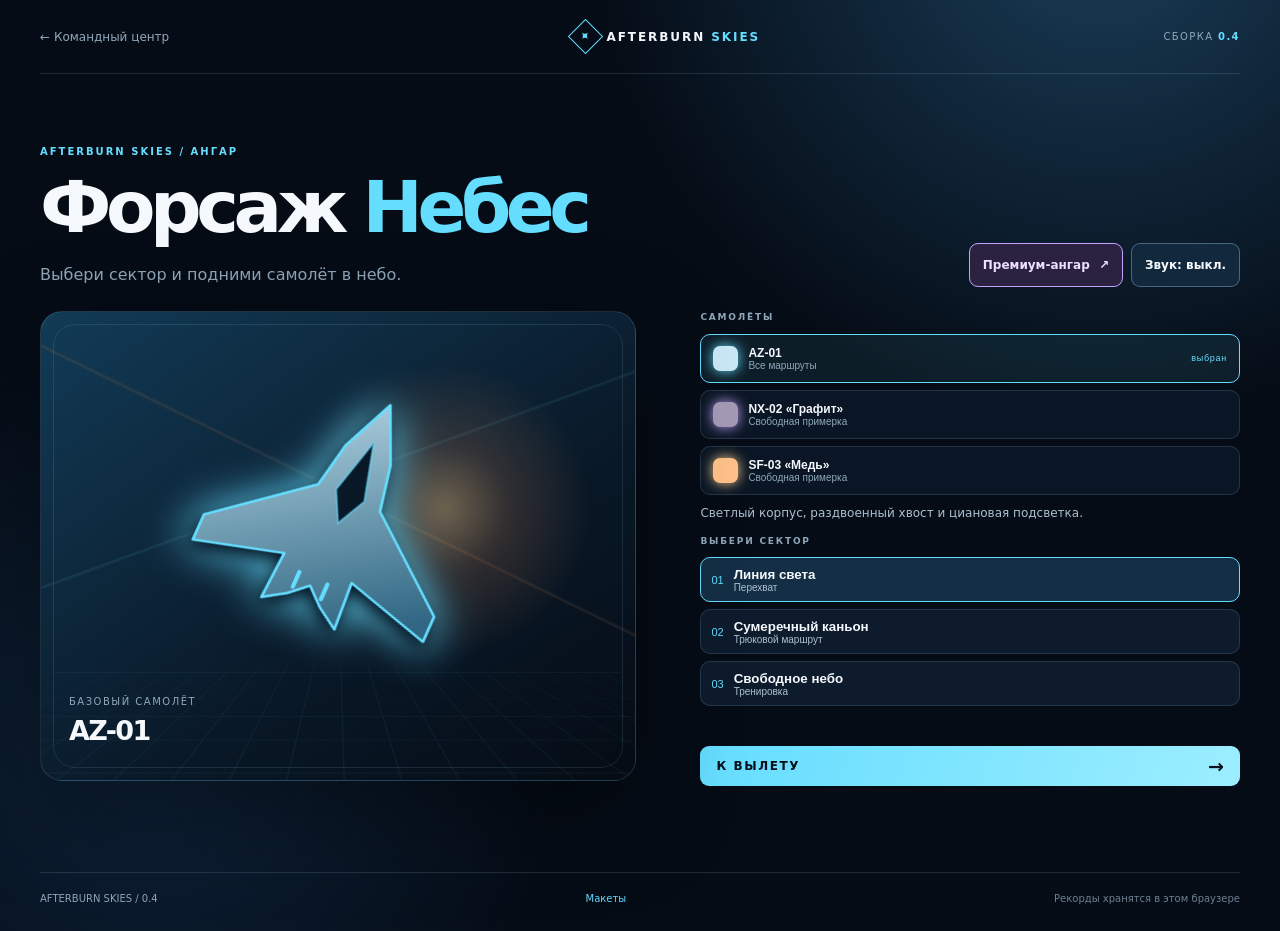
==== commit bc3730d3: "Launch premium hangar with trial flights and demo unlocks" ====
--- a/game/index.html
+++ b/game/index.html
@@ -6,14 +6,15 @@
   <meta name="theme-color" content="#07111f">
   <title>Afterburn Skies — Форсаж Небес</title>
   <link rel="stylesheet" href="game.css?v=030">
-  <link rel="stylesheet" href="sectors.css?v=030">
+  <link rel="stylesheet" href="sectors.css?v=040">
+  <link rel="stylesheet" href="premium.css?v=040">
 </head>
 <body>
   <div class="game-shell">
     <header class="game-topbar">
       <a class="back-link" href="../" aria-label="Командный центр">← <span>Командный центр</span></a>
       <div class="game-brand"><span class="brand-spark" aria-hidden="true">✦</span><span>AFTERBURN <b>SKIES</b></span></div>
-      <span class="build-label">СБОРКА <b>0.3</b></span>
+      <span class="build-label">СБОРКА <b>0.4</b></span>
     </header>
     <main>
       <section id="hangar-screen" class="game-screen active" aria-labelledby="hangar-title">
@@ -21,17 +22,15 @@
           <div><p class="eyebrow">AFTERBURN SKIES / АНГАР</p>
           <h1 id="hangar-title">Форсаж <em>Небес</em></h1>
           <p class="screen-lead">Выбери сектор и подними самолёт в небо.</p></div>
-          <button id="sound-button" class="quiet-button" type="button" aria-pressed="false">Звук: выкл.</button>
+          <div class="hangar-actions">
+            <button id="shop-button" class="quiet-button shop-entry" type="button">Премиум-ангар <span aria-hidden="true">↗</span></button>
+            <button id="sound-button" class="quiet-button" type="button" aria-pressed="false">Звук: выкл.</button>
+          </div>
         </div>
         <div class="hangar-layout">
           <div class="hangar-stage" id="hangar-stage">
             <div class="stage-grid"></div><div class="stage-sun"></div>
-            <svg class="airframe-art" id="airframe-art" viewBox="-60 -56 120 112" aria-hidden="true">
-              <defs><linearGradient id="hull-light" x1="0" y1="0" x2="1" y2="1"><stop id="hull-bright"/><stop id="hull-dark" offset="100%"/></linearGradient></defs>
-              <polygon id="hull-outline" fill="url(#hull-light)" stroke-width=".65"/>
-              <path d="M0 -32 L5 -11 L0 0 L-5 -11Z" fill="#081827"/>
-              <path d="M-5 22L-5 28M5 22L5 28" stroke="#ffe1ae" stroke-width="2"/>
-            </svg>
+            <div class="airframe-art" id="airframe-art" aria-hidden="true"></div>
             <div class="stage-caption"><span id="stage-role">БАЗОВЫЙ САМОЛЁТ</span><strong id="stage-name">AZ-01</strong></div>
           </div>
           <div class="hangar-info">
@@ -45,6 +44,17 @@
           </div>
         </div>
       </section>
+      <section id="premium-screen" class="game-screen" aria-labelledby="premium-title" hidden>
+        <div class="premium-header">
+          <button id="premium-back" class="text-button" type="button">← В ангар</button>
+          <h1 id="premium-title" tabindex="-1">Премиум-ангар</h1>
+          <p class="screen-lead">Выбери силуэт и испытай его в свободном полёте. Открытый самолёт доступен на всех маршрутах с теми же лётными характеристиками.</p>
+          <p class="premium-note">Тестовая витрина. Самолёты открываются бесплатно в этом браузере.</p>
+        </div>
+        <div id="premium-cards" class="premium-cards"></div>
+        <div id="premium-bundle" class="premium-bundle"></div>
+        <p id="premium-feedback" class="selection-copy" role="status"></p>
+      </section>
       <section id="briefing-screen" class="game-screen" aria-labelledby="briefing-title" hidden>
         <div class="briefing-wrap">
           <p class="eyebrow" id="briefing-label"></p>
@@ -52,7 +62,7 @@
           <p id="briefing-description" class="screen-lead"></p>
           <div class="briefing-card"><span class="mission-icon" aria-hidden="true">◎</span><div><b id="briefing-plane"></b><p id="briefing-controls"></p></div><span id="briefing-time" class="briefing-time"></span></div>
           <div class="briefing-steps" id="briefing-bonuses">✚ Ремонт восстанавливает энергию · ✦ Заряд продлевает серию</div>
-          <div class="briefing-actions"><button id="start-mission" class="primary-button" type="button">НАЧАТЬ ВЫЛЕТ <span aria-hidden="true">→</span></button><button id="back-hangar" class="text-button" type="button">← В ангар</button></div>
+          <div class="briefing-actions"><button id="start-mission" class="primary-button" type="button">НАЧАТЬ ВЫЛЕТ <span aria-hidden="true">→</span></button><button id="back-hangar" class="text-button" type="button">← Назад</button></div>
         </div>
       </section>
       <section id="flight-screen" class="game-screen flight-screen" hidden aria-label="Игровой вылет">
@@ -96,10 +106,11 @@
         </div>
       </section>
     </main>
-    <footer class="game-footer"><span>AFTERBURN SKIES / 0.3</span><a href="../mockups/">Макеты</a><span id="save-status">Рекорды хранятся в этом браузере</span></footer>
+    <footer class="game-footer"><span>AFTERBURN SKIES / 0.4</span><a href="../mockups/">Макеты</a><span id="save-status">Рекорды хранятся в этом браузере</span></footer>
   </div>
-  <script src="content.js?v=030"></script>
-  <script src="scene.js?v=030"></script>
-  <script src="game.js?v=030"></script>
+  <script src="content.js?v=040"></script>
+  <script src="scene.js?v=040"></script>
+  <script src="premium.js?v=040"></script>
+  <script src="game.js?v=040"></script>
 </body>
 </html>
--- a/game/premium.css
+++ b/game/premium.css
@@ -0,0 +1,26 @@
+.hangar-actions{display:flex;flex-wrap:wrap;gap:8px}
+.shop-entry{border-color:#c6a2ff;color:#f0e0ff;background:#2a2240}
+.shop-entry span{margin-left:5px}
+.premium-header{margin-bottom:26px}
+.premium-header h1{font-size:clamp(36px,7vw,78px);letter-spacing:-.065em;line-height:1.02;margin:8px 0 12px}
+.premium-header .text-button{min-height:44px}
+.premium-cards{display:grid;grid-template-columns:repeat(2,minmax(0,1fr));gap:16px}
+.premium-card{border:1px solid var(--line);border-radius:17px;overflow:hidden;background:#0d1a2a}
+.premium-art{height:clamp(180px,29vw,315px);position:relative;overflow:hidden;background:radial-gradient(ellipse at 65% 28%,var(--ambient),transparent 59%),linear-gradient(145deg,#142338,#080e1a 75%)}
+.premium-art::before{content:"";position:absolute;inset:0;background:repeating-linear-gradient(116deg,transparent 0 37px,#c0b4e61c 38px,transparent 39px 53px);mask-image:linear-gradient(0deg,#000,transparent 92%)}
+.premium-art svg{position:absolute;inset:50% auto auto 50%;width:clamp(175px,63%,280px);transform:translate(-50%,-50%) rotate(var(--angle));filter:drop-shadow(0 8px 9px #050712) drop-shadow(0 0 12px var(--ambient))}
+.premium-copy{padding:16px 18px 18px}
+.premium-copy h2,.premium-bundle h2{margin:0;font-size:clamp(21px,3.3vw,32px);letter-spacing:-.045em}
+.premium-copy p,.premium-bundle p{color:#adc1d1;margin:5px 0 8px;font-size:13px}
+.premium-copy .effect-copy{color:var(--accent)}
+.premium-copy .offer-price{color:#e9f1fb;font-weight:700;margin-top:12px}
+.premium-actions{display:flex;flex-wrap:wrap;gap:8px;margin-top:16px}
+.premium-actions button,.premium-bundle button{width:auto;min-height:44px;font-size:12px;letter-spacing:0}
+.premium-actions .primary-button{background:var(--accent)}
+.premium-actions .quiet-button,.premium-bundle .quiet-button{white-space:normal}
+.premium-bundle{display:flex;align-items:center;justify-content:space-between;flex-wrap:wrap;gap:12px;border:1px solid #6f5e8d;border-radius:15px;padding:14px 18px;margin-top:16px;background:linear-gradient(110deg,#1b2440,#2b2333)}
+.premium-note{font-size:12px;color:#a9bdd0;margin:7px 0}
+#premium-feedback{margin:12px 0 0}
+#premium-feedback:empty{margin:0;min-height:0}
+.airframe-art svg{display:block;width:100%}
+@media(max-width:610px){.premium-cards{grid-template-columns:1fr}.premium-art{height:205px}.premium-art svg{width:min(73%,195px)}.premium-actions button{flex:1 1 140px}.premium-bundle button{width:100%}}
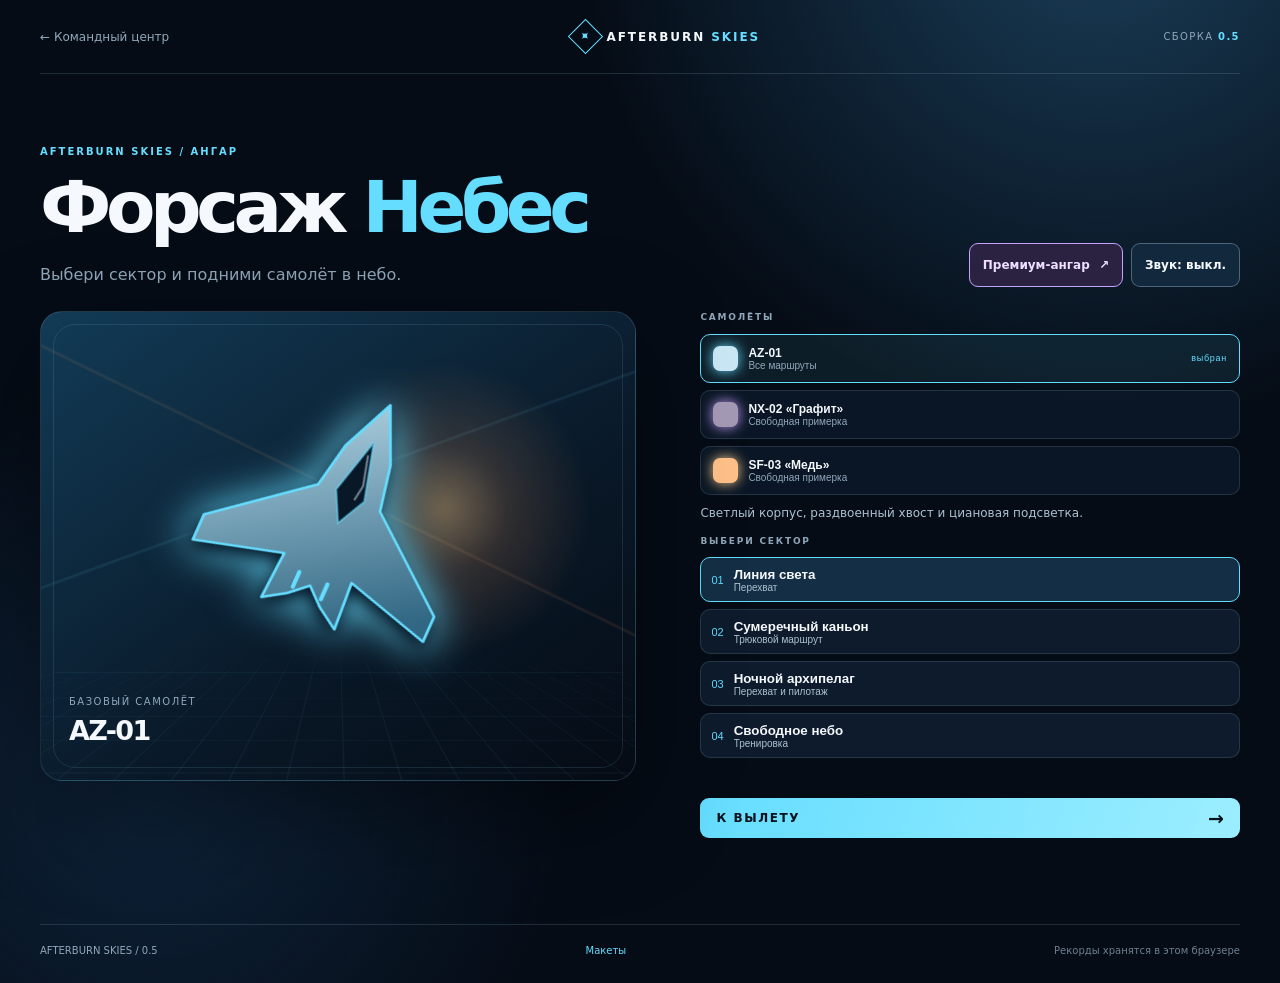
==== commit 250c9757: "Add night route, aerobatics scoring and training projectiles" ====
--- a/game/index.html
+++ b/game/index.html
@@ -6,15 +6,15 @@
   <meta name="theme-color" content="#07111f">
   <title>Afterburn Skies — Форсаж Небес</title>
   <link rel="stylesheet" href="game.css?v=030">
-  <link rel="stylesheet" href="sectors.css?v=040">
-  <link rel="stylesheet" href="premium.css?v=040">
+  <link rel="stylesheet" href="sectors.css?v=050">
+  <link rel="stylesheet" href="premium.css?v=050">
 </head>
 <body>
   <div class="game-shell">
     <header class="game-topbar">
       <a class="back-link" href="../" aria-label="Командный центр">← <span>Командный центр</span></a>
       <div class="game-brand"><span class="brand-spark" aria-hidden="true">✦</span><span>AFTERBURN <b>SKIES</b></span></div>
-      <span class="build-label">СБОРКА <b>0.4</b></span>
+      <span class="build-label">СБОРКА <b>0.5</b></span>
     </header>
     <main>
       <section id="hangar-screen" class="game-screen active" aria-labelledby="hangar-title">
@@ -78,10 +78,11 @@
             <div class="hud-cell"><span>КОЛЬЦА</span><b id="ring-value"></b></div>
             <div class="hud-cell" id="time-hud"><span>ВРЕМЯ</span><b id="time-value"></b></div>
             <div class="hud-cell" id="energy-hud"><span>ЭНЕРГИЯ</span><b id="energy-value"></b></div>
-            <div class="hud-cell"><span>СЕРИЯ</span><b id="combo-value"></b></div>
+            <div class="hud-cell"><span>СЕРИЯ</span><b id="combo-value"></b><small id="combo-time"></small></div>
+            <div class="hud-cell" id="leader-hud" hidden><span>ЛИДЕР</span><b id="leader-value"></b></div>
           </div>
           <div id="flight-message" class="flight-message hidden" role="status"><span></span><small></small></div>
-          <div class="flight-controls">
+          <div class="flight-controls" id="flight-controls">
             <button id="trick-button" class="control-button trick" type="button"><span aria-hidden="true">↻</span><small>ТРЮК</small></button>
             <button id="fire-button" class="control-button fire" type="button"><span aria-hidden="true">●</span><small>ОГОНЬ</small></button>
             <button id="missile-button" class="control-button missile" type="button"><span aria-hidden="true">◈</span><small>РАКЕТА <b id="missile-count">3</b></small></button>
@@ -100,17 +101,18 @@
             <div id="result-target-row"><span>Цели</span><b id="result-targets"></b></div>
             <div><span>Кольца</span><b id="result-rings"></b></div>
             <div><span>Трюки</span><b id="result-tricks"></b></div>
+            <div><span>Бочки в кольце</span><b id="result-perfect"></b></div>
             <div><span>Бонусы</span><b id="result-bonuses"></b></div>
           </div>
-          <div class="result-actions"><button id="retry-button" class="primary-button" type="button">ПОВТОРИТЬ <span aria-hidden="true">↻</span></button><button id="result-hangar" class="text-button" type="button">← В ангар</button></div>
+          <div class="result-actions"><button id="next-sector" class="primary-button" type="button" hidden></button><button id="retry-button" class="quiet-button" type="button">ПОВТОРИТЬ <span aria-hidden="true">↻</span></button><button id="result-hangar" class="text-button" type="button">← В ангар</button></div>
         </div>
       </section>
     </main>
-    <footer class="game-footer"><span>AFTERBURN SKIES / 0.4</span><a href="../mockups/">Макеты</a><span id="save-status">Рекорды хранятся в этом браузере</span></footer>
+    <footer class="game-footer"><span>AFTERBURN SKIES / 0.5</span><a href="../mockups/">Макеты</a><span id="save-status">Рекорды хранятся в этом браузере</span></footer>
   </div>
-  <script src="content.js?v=040"></script>
-  <script src="scene.js?v=040"></script>
-  <script src="premium.js?v=040"></script>
-  <script src="game.js?v=040"></script>
+  <script src="content.js?v=050"></script>
+  <script src="scene.js?v=050"></script>
+  <script src="premium.js?v=050"></script>
+  <script src="game.js?v=050"></script>
 </body>
 </html>
--- a/game/sectors.css
+++ b/game/sectors.css
@@ -26,8 +26,11 @@
 .mission-hud .hud-cell{padding:4px 5px;min-width:0;flex:1;background:rgba(5,15,29,.77);text-align:center}
 .hud-cell span,.hud-cell b{display:block;white-space:nowrap}
 .hud-cell span{font-size:8px;color:#d2e7f4}.hud-cell b{font-size:13px;font-variant-numeric:tabular-nums}
+.hud-cell small{display:block;color:#ffdb9e;font-size:9px;line-height:1;white-space:nowrap;font-variant-numeric:tabular-nums}
 .flight-controls{left:12px;right:12px;bottom:max(10px,env(safe-area-inset-bottom))}
 .flight-controls .quiet-button{pointer-events:auto;align-self:end}
+.training-controls{display:grid;grid-template-columns:1fr auto 1fr;justify-items:center;row-gap:6px}
+.training-controls .quiet-button{grid-column:1/-1;justify-self:end;min-height:36px;padding:7px 10px}
 .flight-message{max-width:calc(100% - 30px);width:max-content;top:32%;background:rgba(5,17,28,.76)}
 .flight-message.hidden{visibility:hidden}
 .control-button:disabled{opacity:.52;cursor:default}
